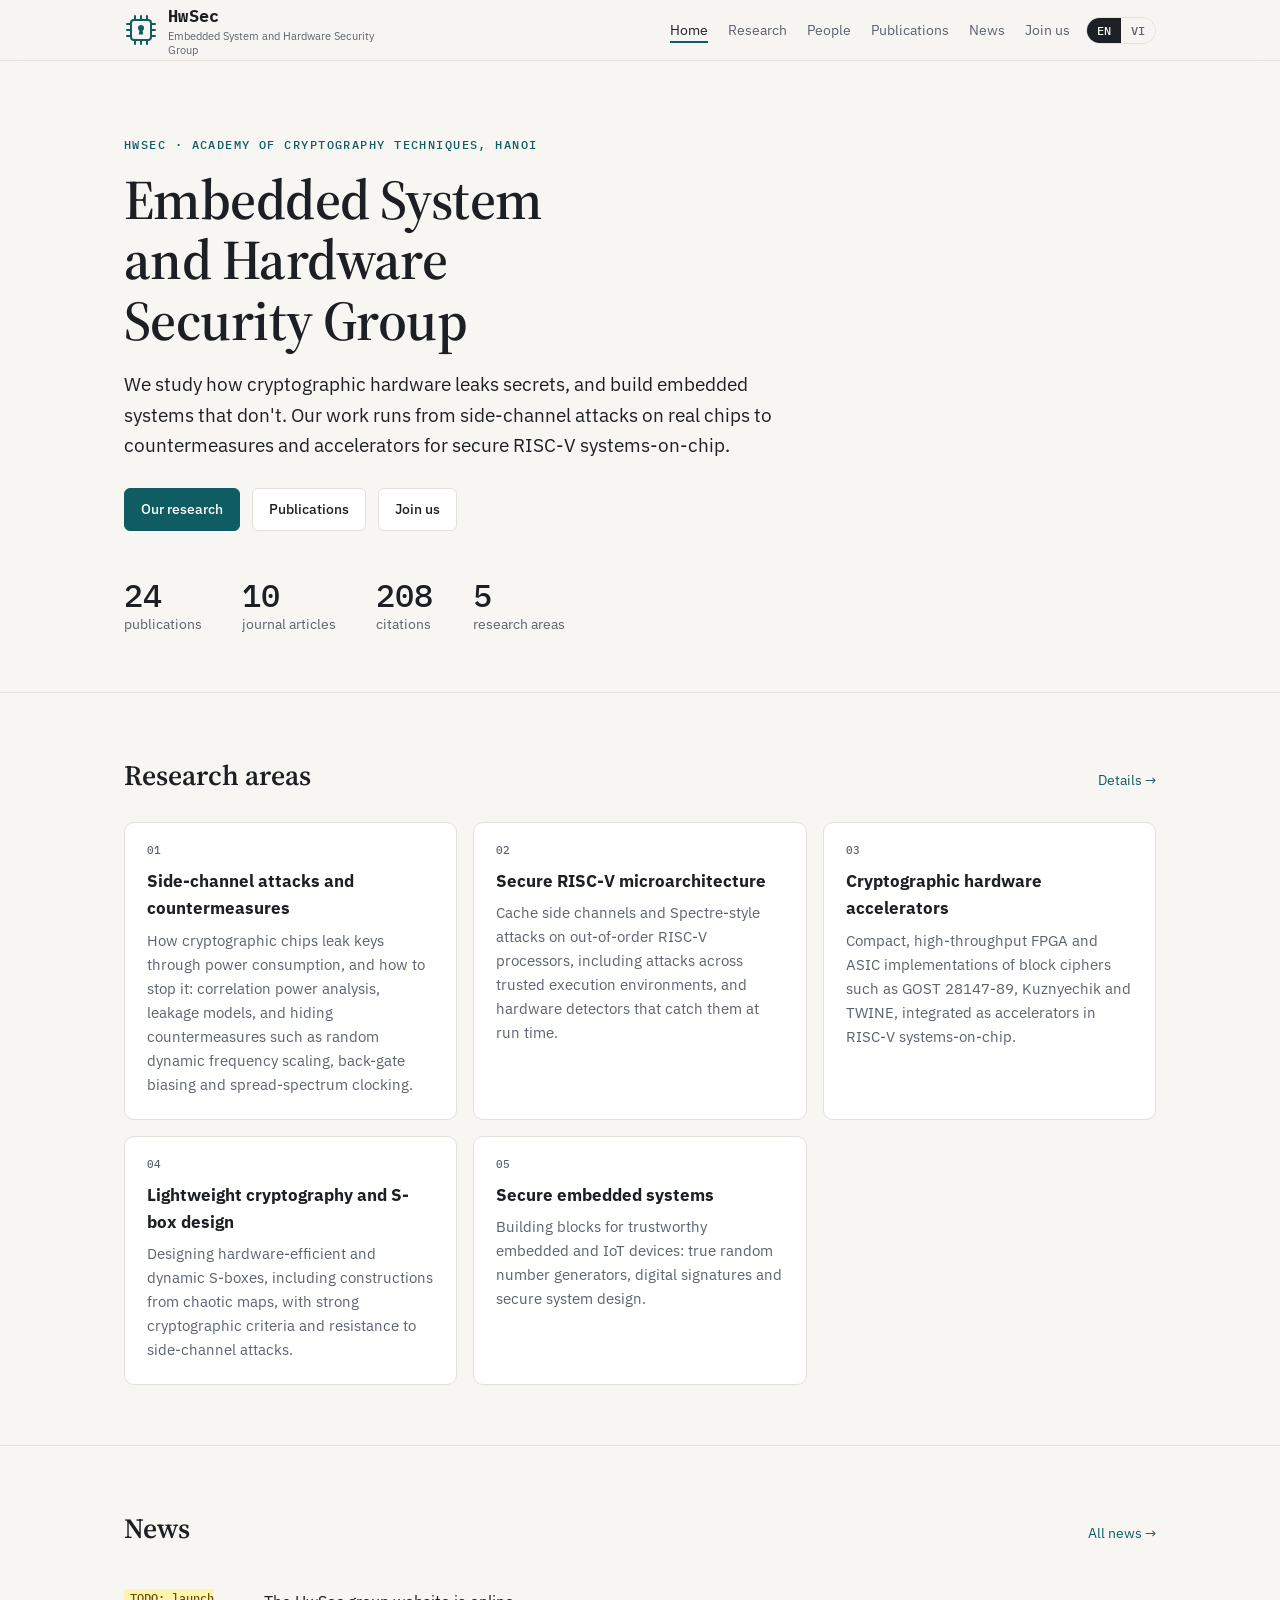
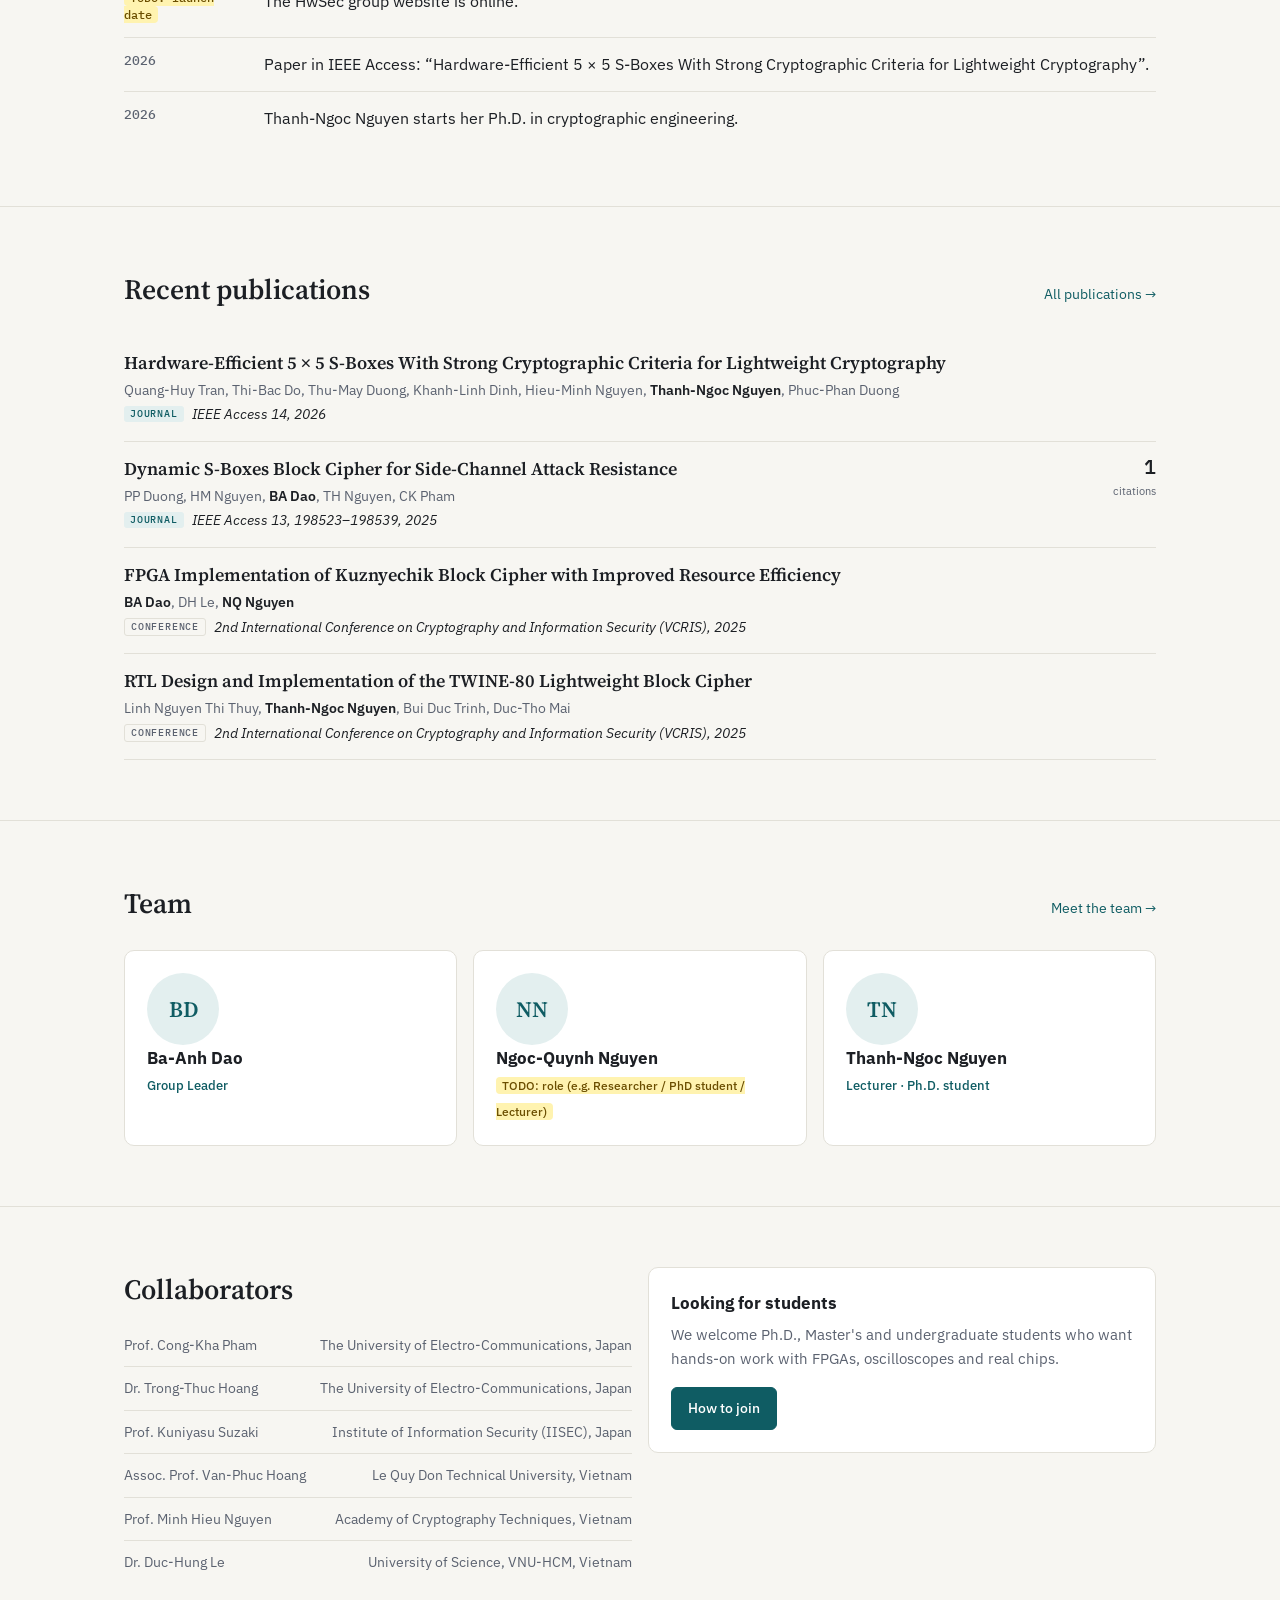
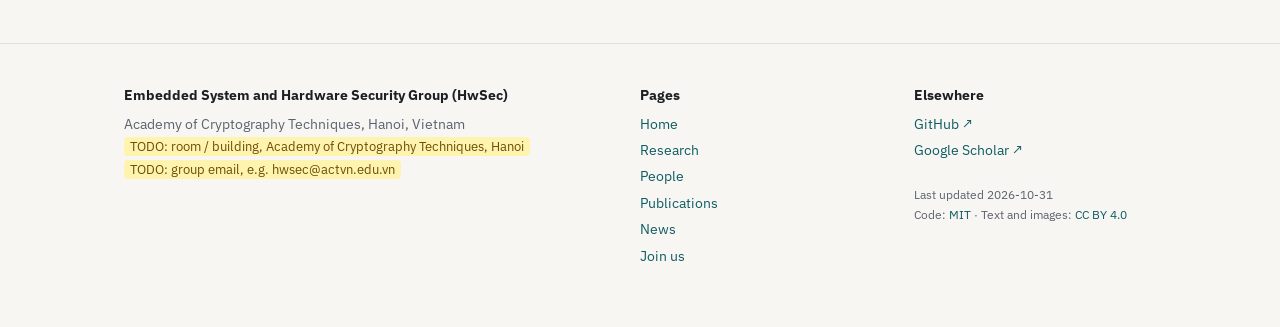
==== index.html @ 09b64a59 "Add files via upload" ====
<!DOCTYPE html>
<html lang="en">
<head>
<meta charset="utf-8">
<meta name="viewport" content="width=device-width, initial-scale=1">
<title>HwSec — Embedded System and Hardware Security Group</title>
<meta name="description" content="HwSec, the Embedded System and Hardware Security Group at the Academy of Cryptography Techniques, Hanoi. Side-channel attacks and countermeasures, secure RISC-V, cryptographic hardware.">
<meta property="og:title" content="HwSec — Embedded System and Hardware Security Group">
<meta property="og:description" content="Side-channel attacks and countermeasures, secure RISC-V, cryptographic hardware accelerators. Academy of Cryptography Techniques, Hanoi.">
<link rel="icon" href="assets/favicon.svg" type="image/svg+xml">
<link rel="preconnect" href="https://fonts.googleapis.com"><link rel="preconnect" href="https://fonts.gstatic.com" crossorigin>
<link href="https://fonts.googleapis.com/css2?family=Source+Serif+4:opsz,wght@8..60,400;8..60,600&family=IBM+Plex+Sans:wght@400;500;600&family=IBM+Plex+Mono:wght@400;500&display=swap" rel="stylesheet">
<link rel="stylesheet" href="assets/style.css">
</head>
<body data-page="home">
<div id="site-header"></div>
<main>
  <section class="hero"><div class="wrap">
    <p class="eyebrow"><span class="en">HwSec · Academy of Cryptography Techniques, Hanoi</span><span class="vi">HwSec · Học viện Kỹ thuật Mật mã, Hà Nội</span></p>
    <h1><span class="en">Embedded System and Hardware Security Group</span><span class="vi">Nhóm nghiên cứu Hệ thống nhúng và An toàn phần cứng</span></h1>
    <p class="lede">
      <span class="en">We study how cryptographic hardware leaks secrets, and build embedded systems that don't. Our work runs from side-channel attacks on real chips to countermeasures and accelerators for secure RISC-V systems-on-chip.</span>
      <span class="vi">Chúng tôi nghiên cứu cách phần cứng mật mã làm lộ thông tin bí mật, và xây dựng những hệ thống nhúng không để lộ. Công việc của nhóm trải từ tấn công kênh kề trên chip thật đến các biện pháp chống tấn công và bộ tăng tốc mật mã cho hệ thống trên chip RISC-V an toàn.</span>
    </p>
    <div class="btns">
      <a class="btn primary" href="research.html"><span class="en">Our research</span><span class="vi">Hướng nghiên cứu</span></a>
      <a class="btn" href="publications.html"><span class="en">Publications</span><span class="vi">Công bố khoa học</span></a>
      <a class="btn" href="join.html"><span class="en">Join us</span><span class="vi">Tham gia nhóm</span></a>
    </div>
    <div id="stats" style="display:flex;flex-wrap:wrap;gap:40px;margin-top:48px"></div>
  </div></section>

  <section class="block"><div class="wrap">
    <div class="sec-head"><h2 class="sec"><span class="en">Research areas</span><span class="vi">Hướng nghiên cứu</span></h2><a href="research.html"><span class="en">Details →</span><span class="vi">Chi tiết →</span></a></div>
    <div class="grid g3" id="areas"></div>
  </div></section>

  <section class="block"><div class="wrap">
    <div class="sec-head"><h2 class="sec"><span class="en">News</span><span class="vi">Tin tức</span></h2><a href="news.html"><span class="en">All news →</span><span class="vi">Tất cả →</span></a></div>
    <ul class="news" id="news"></ul>
  </div></section>

  <section class="block"><div class="wrap">
    <div class="sec-head"><h2 class="sec"><span class="en">Recent publications</span><span class="vi">Công bố gần đây</span></h2><a href="publications.html"><span class="en">All publications →</span><span class="vi">Tất cả công bố →</span></a></div>
    <div id="recent"></div>
  </div></section>

  <section class="block"><div class="wrap">
    <div class="sec-head"><h2 class="sec"><span class="en">Team</span><span class="vi">Thành viên</span></h2><a href="people.html"><span class="en">Meet the team →</span><span class="vi">Xem tất cả →</span></a></div>
    <div class="grid g3" id="team"></div>
  </div></section>

  <section class="block"><div class="wrap">
    <div class="grid g2" style="align-items:start">
      <div>
        <h2 class="sec" style="margin-bottom:12px"><span class="en">Collaborators</span><span class="vi">Đối tác hợp tác</span></h2>
        <ul class="mini" id="partners"></ul>
      </div>
      <div class="card">
        <h3><span class="en">Looking for students</span><span class="vi">Nhóm đang tuyển sinh</span></h3>
        <p style="margin-bottom:16px"><span class="en">We welcome Ph.D., Master's and undergraduate students who want hands-on work with FPGAs, oscilloscopes and real chips.</span><span class="vi">Nhóm chào đón nghiên cứu sinh, học viên cao học và sinh viên muốn trực tiếp làm việc với FPGA, máy hiện sóng và chip thật.</span></p>
        <a class="btn primary" href="join.html"><span class="en">How to join</span><span class="vi">Cách tham gia</span></a>
      </div>
    </div>
  </div></section>
</main>
<div id="site-footer"></div>
<script src="assets/data.js"></script>
<script src="assets/site.js"></script>
</body>
</html>
---- assets/style.css ----
:root{
  --bg:#f7f6f2; --surface:#fff; --ink:#1c1f24; --muted:#5b6270; --line:#e2e0d8;
  --accent:#0f5c63; --accent-soft:#e3efef; --bar:#0f5c63; --bar-dim:#9fc3c5;
  --todo-bg:#fff3b0; --todo-ink:#6b4e00;
  --serif:"Source Serif 4", Georgia, serif; --sans:"IBM Plex Sans", system-ui, sans-serif; --mono:"IBM Plex Mono", ui-monospace, monospace;
}
@media (prefers-color-scheme: dark){
  :root{ --bg:#121417; --surface:#1a1d21; --ink:#e8e6e1; --muted:#9aa1ad; --line:#2b2f35;
    --accent:#5fb7bd; --accent-soft:#1d3335; --bar:#5fb7bd; --bar-dim:#2e5a5d; --todo-bg:#4a3d00; --todo-ink:#ffe27a; }
}
*{box-sizing:border-box}
html{scroll-behavior:smooth}
body{margin:0;background:var(--bg);color:var(--ink);font:16px/1.6 var(--sans);-webkit-font-smoothing:antialiased}
a{color:var(--accent);text-decoration:none} a:hover{text-decoration:underline}
img{max-width:100%}
.wrap{max-width:1080px;margin:0 auto;padding:0 24px}

/* language switching */
html[lang="en"] .vi, html[lang="vi"] .en{display:none !important}

/* placeholders still to fill in */
mark.todo{background:var(--todo-bg);color:var(--todo-ink);padding:1px 6px;border-radius:4px;font-size:.92em}

/* header */
.site-header{position:sticky;top:0;z-index:20;background:color-mix(in srgb,var(--bg) 90%,transparent);backdrop-filter:blur(8px);border-bottom:1px solid var(--line)}
.site-header .wrap{display:flex;align-items:center;justify-content:space-between;height:60px;gap:16px}
.logo{display:flex;align-items:center;gap:10px;color:var(--ink);font-weight:600}
.logo:hover{text-decoration:none}
.logo svg{flex:none}
.logo b{font-family:var(--mono);font-size:17px;letter-spacing:.02em}
.logo small{display:block;font-size:11px;font-weight:400;color:var(--muted);line-height:1.2;max-width:230px}
.menu{display:flex;align-items:center;gap:20px;list-style:none;margin:0;padding:0;font-size:14px}
.menu a{color:var(--muted)} .menu a:hover,.menu a[aria-current="page"]{color:var(--ink);text-decoration:none}
.menu a[aria-current="page"]{box-shadow:inset 0 -2px 0 var(--accent);padding-bottom:4px}
.lang{display:inline-flex;border:1px solid var(--line);border-radius:999px;overflow:hidden}
.lang button{font:500 12px var(--mono);border:0;background:transparent;color:var(--muted);padding:5px 10px;cursor:pointer}
.lang button[aria-pressed="true"]{background:var(--ink);color:var(--bg)}
.burger{display:none;border:1px solid var(--line);background:var(--surface);color:var(--ink);border-radius:6px;padding:6px 10px;font-size:14px;cursor:pointer}

/* hero */
.hero{padding:76px 0 56px;border-bottom:1px solid var(--line)}
.eyebrow{font:500 12px/1.4 var(--mono);letter-spacing:.12em;text-transform:uppercase;color:var(--accent);margin:0 0 16px}
h1{font-family:var(--serif);font-weight:600;font-size:clamp(34px,5.4vw,56px);line-height:1.08;margin:0 0 18px;letter-spacing:-.01em;max-width:18ch}
.lede{font-size:19px;max-width:60ch;margin:0 0 28px;color:var(--ink)}
.page-hero{padding:56px 0 36px;border-bottom:1px solid var(--line)}
.page-hero h1{font-size:clamp(32px,4.6vw,46px);max-width:none}
.page-hero p{color:var(--muted);max-width:66ch;margin:0;font-size:17px}

.btns{display:flex;flex-wrap:wrap;gap:12px}
.btn{display:inline-flex;align-items:center;gap:8px;font-size:14px;font-weight:500;padding:9px 16px;border-radius:6px;border:1px solid var(--line);background:var(--surface);color:var(--ink)}
.btn:hover{border-color:var(--accent);text-decoration:none}
.btn.primary{background:var(--accent);border-color:var(--accent);color:#fff}
@media (prefers-color-scheme: dark){.btn.primary{color:#0b1213}}

/* sections */
section.block{padding:60px 0;border-bottom:1px solid var(--line)}
section.block:last-of-type{border-bottom:0}
.sec-head{display:flex;justify-content:space-between;align-items:baseline;gap:16px;margin-bottom:24px}
h2.sec{font-family:var(--serif);font-weight:600;font-size:28px;margin:0}
.sec-head a{font-size:14px}
p.sub{color:var(--muted);margin:-12px 0 28px;max-width:70ch}

.grid{display:grid;gap:16px}
.g2{grid-template-columns:repeat(2,1fr)} .g3{grid-template-columns:repeat(3,1fr)}
.card{background:var(--surface);border:1px solid var(--line);border-radius:10px;padding:22px}
a.card{color:inherit;display:block} a.card:hover{border-color:var(--accent);text-decoration:none}
.card h3{font-size:17px;margin:0 0 6px}
.card p{margin:0;color:var(--muted);font-size:15px}
.tag{font:500 12px/1 var(--mono);color:var(--accent)}
.num{font:500 11px/1 var(--mono);color:var(--muted);display:block;margin-bottom:12px}

/* news */
.news{list-style:none;margin:0;padding:0}
.news li{display:grid;grid-template-columns:120px 1fr;gap:20px;padding:14px 0;border-top:1px solid var(--line)}
.news li:first-child{border-top:0}
.news time{font:500 13px var(--mono);color:var(--muted)}

/* people */
.person{display:grid;grid-template-columns:72px 1fr;gap:16px;align-items:start}
.avatar{width:72px;height:72px;border-radius:50%;background:var(--accent-soft);color:var(--accent);display:grid;place-items:center;font:600 22px var(--serif);overflow:hidden}
.avatar img{width:100%;height:100%;object-fit:cover}
.person b{display:block;font-size:17px}
.person .role{font-size:13px;color:var(--accent);font-weight:500}
.person .aff{font-size:14px;color:var(--muted);margin:2px 0 8px}
.person p{font-size:15px;color:var(--ink);margin:0 0 8px}
.person .links{display:flex;flex-wrap:wrap;gap:12px;font-size:14px}
.pi{display:grid;grid-template-columns:1fr 300px;gap:40px;align-items:start}
.pi .avatar{width:120px;height:120px;font-size:36px;margin-bottom:16px}
.pi h3{font-family:var(--serif);font-size:28px;margin:0}
.pi .vn{font-family:var(--serif);color:var(--muted);margin:0 0 8px}
.pi ul{padding-left:18px;margin:8px 0 16px;color:var(--muted);font-size:15px}
.mini{list-style:none;padding:0;margin:0}
.mini li{display:flex;justify-content:space-between;gap:12px;padding:10px 0;border-top:1px solid var(--line);font-size:14px}
.mini li:first-child{border-top:0}
.mini li span{color:var(--muted);text-align:right}

/* metrics */
.mtable{width:100%;border-collapse:collapse;font-size:14px;margin-bottom:16px}
.mtable th{font-weight:500;color:var(--muted);text-align:right;padding:0 0 8px;font-size:12px}
.mtable th:first-child{text-align:left}
.mtable td{padding:7px 0;border-top:1px solid var(--line);text-align:right;font-family:var(--mono)}
.mtable td:first-child{text-align:left;font-family:var(--sans)}
.mtable td.big{font-size:20px;font-weight:500}
.chart{display:flex;align-items:flex-end;gap:6px;height:100px;padding-top:16px}
.chart .col{flex:1;display:flex;flex-direction:column;align-items:center;justify-content:flex-end;height:100%;gap:4px}
.chart .bar{width:100%;background:var(--bar);border-radius:3px 3px 0 0;min-height:2px}
.chart .col.partial .bar{background:repeating-linear-gradient(135deg,var(--bar) 0 4px,var(--bar-dim) 4px 8px)}
.chart .v{font:500 11px/1 var(--mono)} .chart .y{font:11px/1 var(--mono);color:var(--muted)}
.note{font-size:12px;color:var(--muted);margin:10px 0 0}

/* publications */
.filters{display:flex;flex-wrap:wrap;gap:8px;margin:0 0 8px;align-items:center}
.chip{font:500 13px var(--sans);padding:6px 14px;border-radius:999px;border:1px solid var(--line);background:var(--surface);color:var(--muted);cursor:pointer}
.chip[aria-pressed="true"]{background:var(--ink);color:var(--bg);border-color:var(--ink)}
.filters select,.filters input{font:14px var(--sans);padding:6px 12px;border-radius:999px;border:1px solid var(--line);background:var(--surface);color:var(--ink)}
.filters input{flex:1;min-width:200px}
.year-h{font:500 13px/1 var(--mono);color:var(--muted);margin:34px 0 4px;padding-bottom:8px;border-bottom:1px solid var(--line)}
.pub{display:grid;grid-template-columns:1fr auto;gap:20px;padding:15px 0;border-bottom:1px solid var(--line)}
.pub .t{font-family:var(--serif);font-size:18px;font-weight:600;line-height:1.35;margin:0 0 4px}
.pub .t a{color:var(--ink)} .pub .t a:hover{color:var(--accent)}
.pub .a{font-size:14px;color:var(--muted);margin:0 0 2px}
.pub .a strong{color:var(--ink);font-weight:600}
.pub .v{font-size:14px;font-style:italic;margin:0}
.kind{display:inline-block;font:500 10px/1 var(--mono);letter-spacing:.08em;text-transform:uppercase;padding:3px 6px;border-radius:3px;margin-right:8px;vertical-align:2px;background:var(--accent-soft);color:var(--accent);font-style:normal}
.kind.conf{background:transparent;border:1px solid var(--line);color:var(--muted)}
.pub .c{text-align:right;min-width:60px}
.pub .c b{display:block;font:500 20px/1 var(--mono)}
.pub .c span{font-size:11px;color:var(--muted)}
.count{color:var(--muted);font-size:14px;margin:12px 0 0}

/* research page */
.area{display:grid;grid-template-columns:280px 1fr;gap:40px;padding:40px 0;border-top:1px solid var(--line);scroll-margin-top:80px}
.area:first-child{border-top:0;padding-top:0}
.area h2{font-family:var(--serif);font-size:24px;margin:0 0 10px;line-height:1.25}
.area .who{font-size:14px;color:var(--muted)}
.area .desc{font-size:17px;margin:0 0 18px}
.area h4{font:500 12px var(--mono);letter-spacing:.1em;text-transform:uppercase;color:var(--muted);margin:0 0 6px}
.area .pub{padding:10px 0} .area .pub .t{font-size:16px}

/* footer */
.site-footer{border-top:1px solid var(--line);padding:40px 0 56px;color:var(--muted);font-size:14px;margin-top:0}
.site-footer .wrap{display:grid;grid-template-columns:2fr 1fr 1fr;gap:32px}
.site-footer b{color:var(--ink);display:block;margin-bottom:6px}
.site-footer ul{list-style:none;margin:0;padding:0}
.site-footer li{margin:4px 0}
.site-footer .small{font-size:12px;margin-top:24px}

@media (max-width:900px){
  .g3{grid-template-columns:1fr 1fr}
  .pi,.area{grid-template-columns:1fr;gap:20px}
  .site-footer .wrap{grid-template-columns:1fr}
  .burger{display:inline-block}
  .menu{display:none;position:absolute;top:60px;left:0;right:0;background:var(--bg);border-bottom:1px solid var(--line);flex-direction:column;align-items:flex-start;padding:16px 24px;gap:14px}
  .menu.open{display:flex}
}
@media (max-width:620px){
  .g2,.g3{grid-template-columns:1fr}
  .news li{grid-template-columns:1fr;gap:2px}
  .logo small{display:none}
}
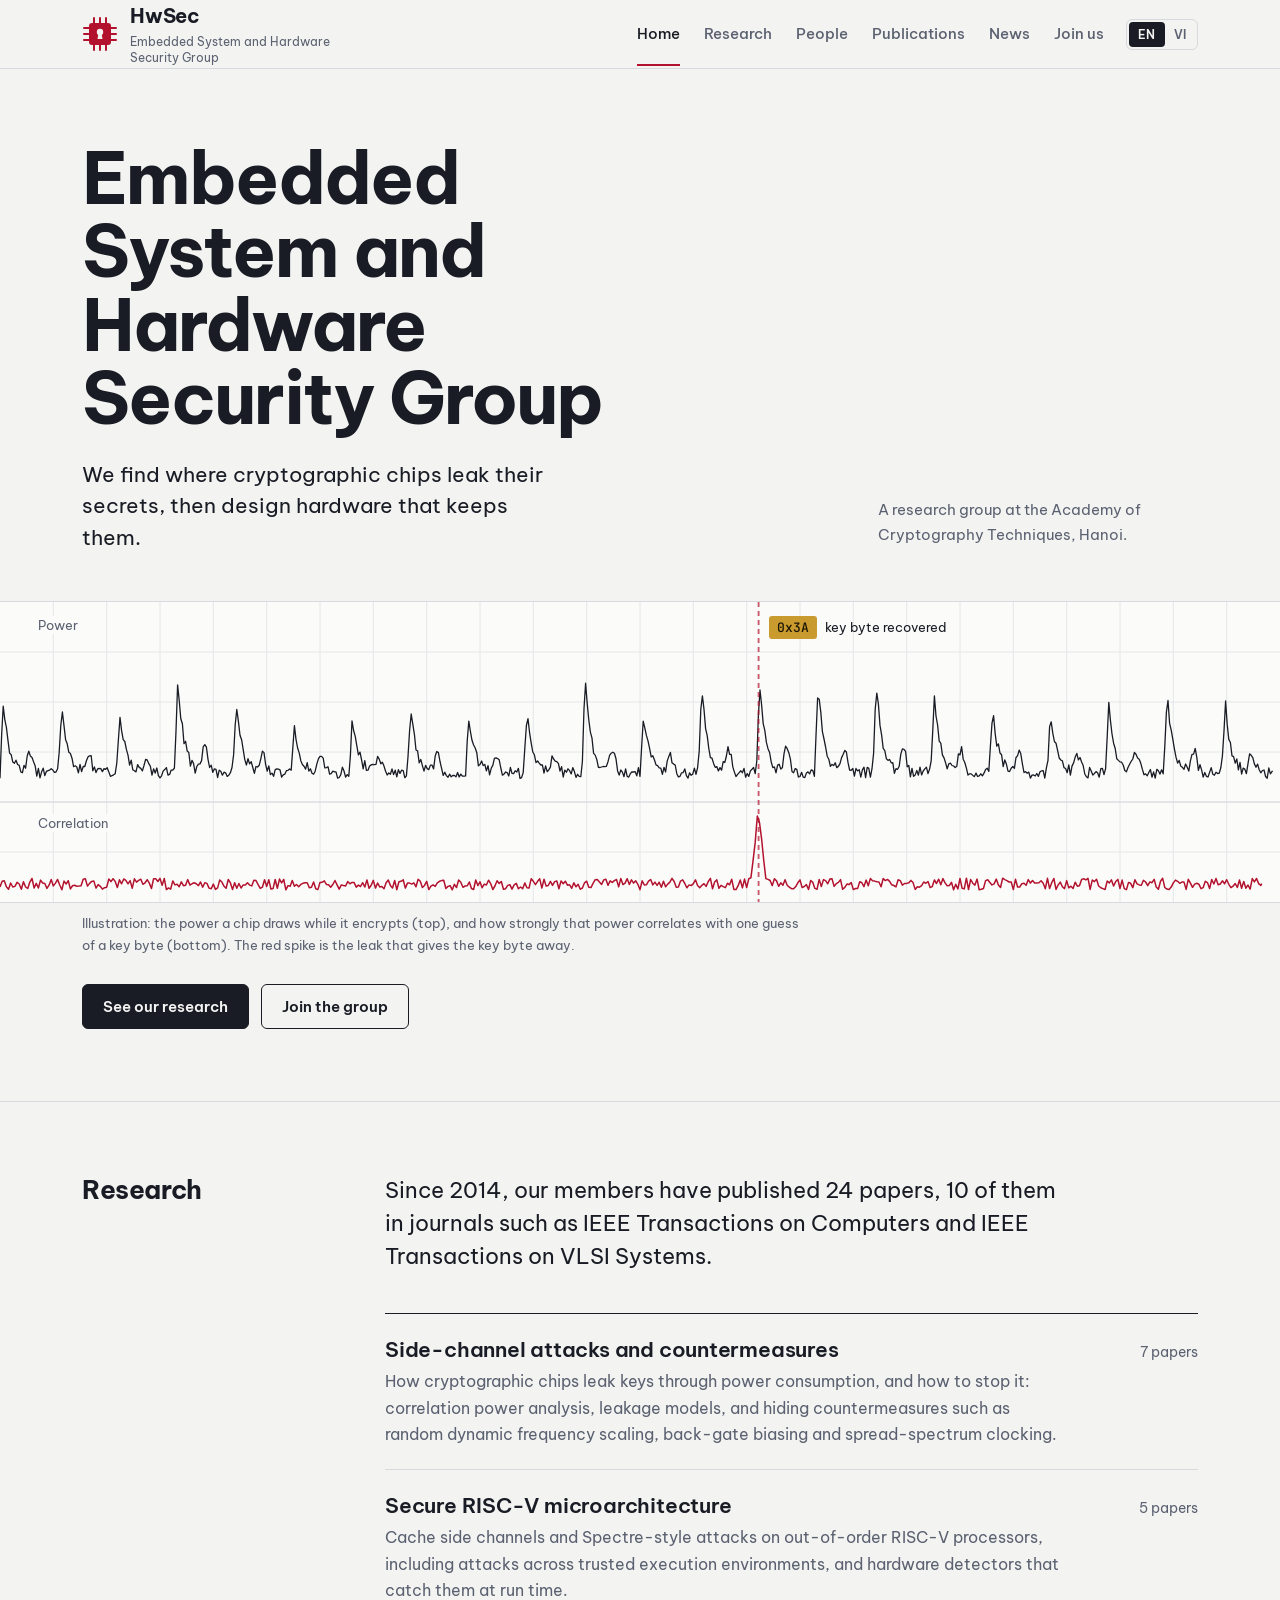
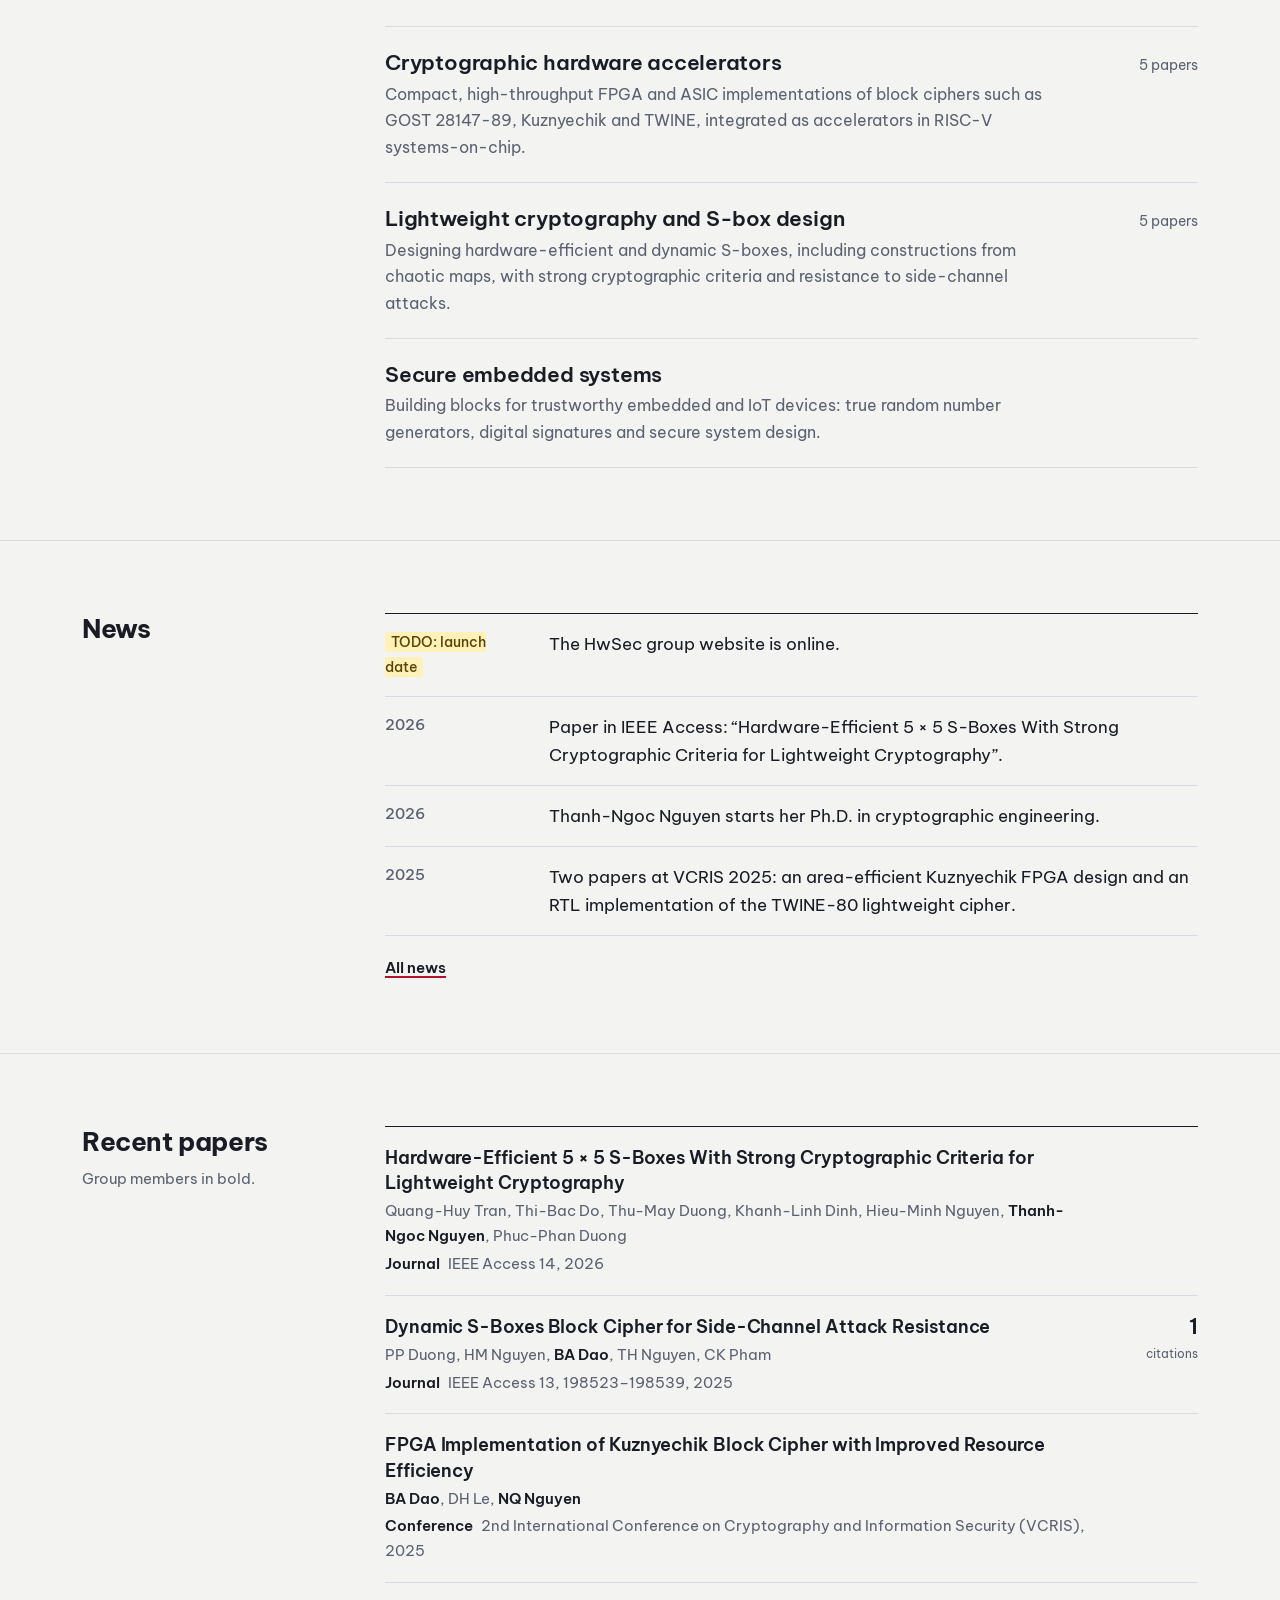
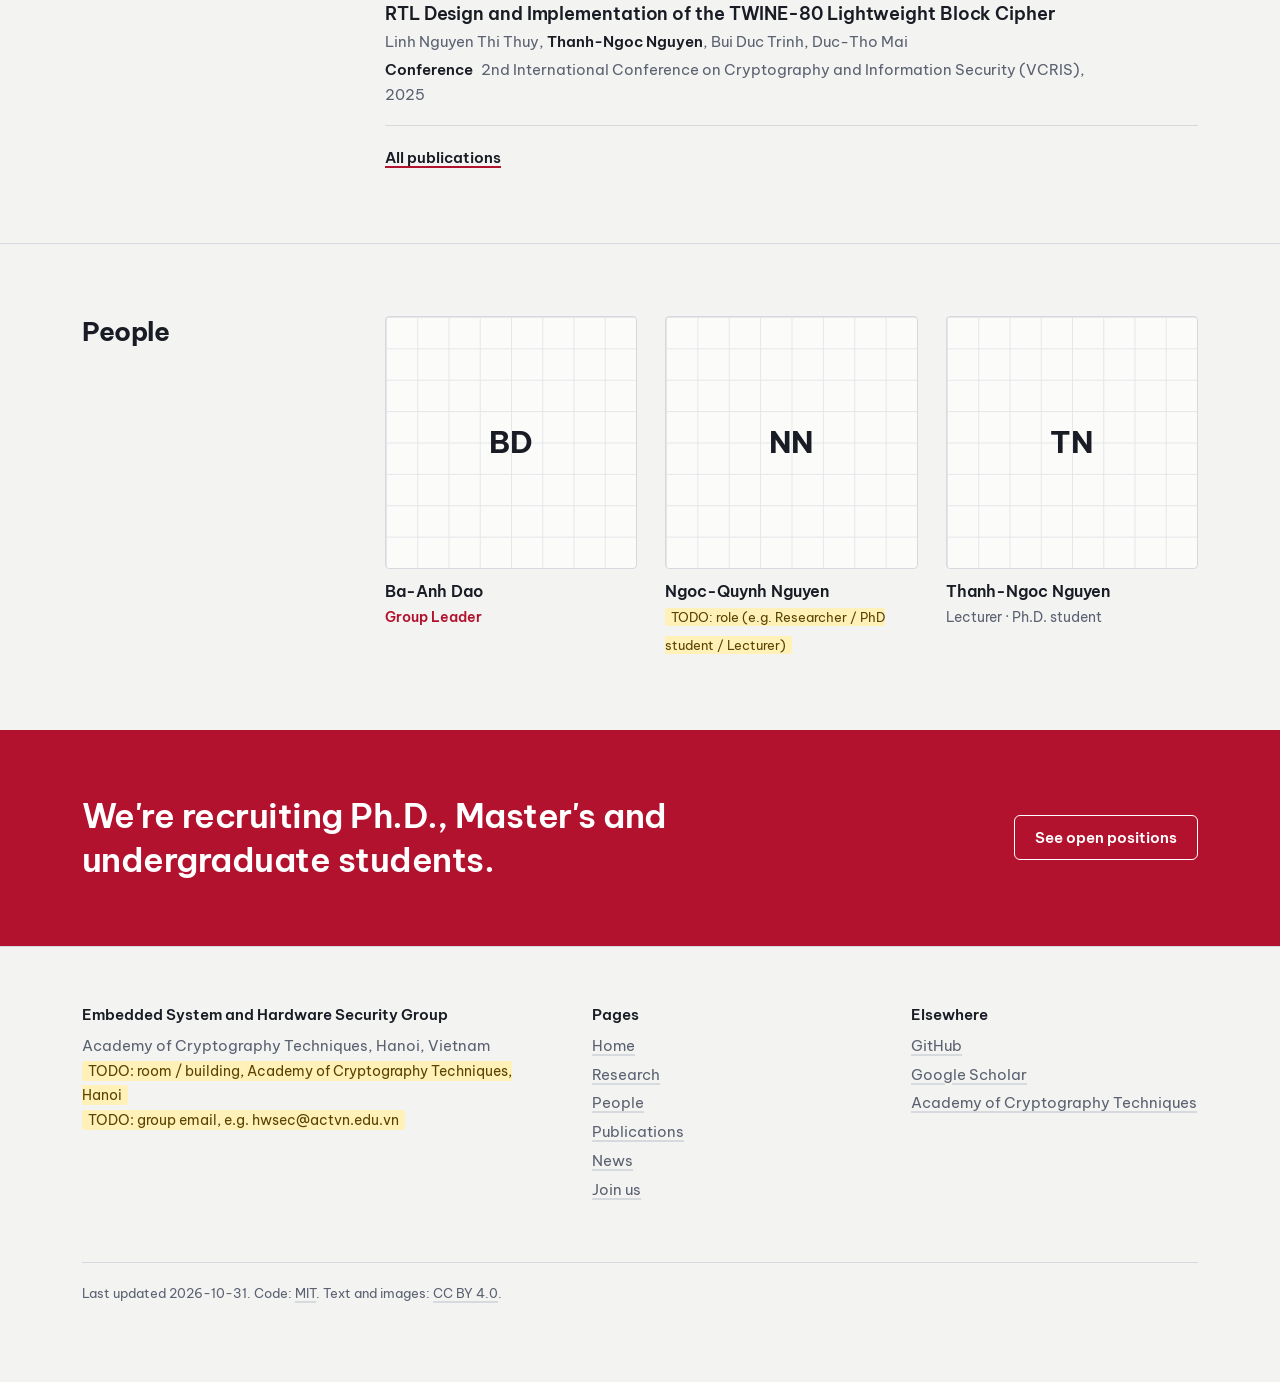
==== commit 01c9cfdc: "Add files via upload" ====
--- a/index.html
+++ b/index.html
@@ -3,66 +3,79 @@
 <head>
 <meta charset="utf-8">
 <meta name="viewport" content="width=device-width, initial-scale=1">
-<title>HwSec — Embedded System and Hardware Security Group</title>
+<title>HwSec, Embedded System and Hardware Security Group</title>
 <meta name="description" content="HwSec, the Embedded System and Hardware Security Group at the Academy of Cryptography Techniques, Hanoi. Side-channel attacks and countermeasures, secure RISC-V, cryptographic hardware.">
-<meta property="og:title" content="HwSec — Embedded System and Hardware Security Group">
-<meta property="og:description" content="Side-channel attacks and countermeasures, secure RISC-V, cryptographic hardware accelerators. Academy of Cryptography Techniques, Hanoi.">
+<meta property="og:title" content="HwSec, Embedded System and Hardware Security Group">
+<meta property="og:description" content="We find where cryptographic chips leak their secrets, then design hardware that keeps them. Academy of Cryptography Techniques, Hanoi.">
+<meta name="theme-color" content="#F3F4F2">
 <link rel="icon" href="assets/favicon.svg" type="image/svg+xml">
-<link rel="preconnect" href="https://fonts.googleapis.com"><link rel="preconnect" href="https://fonts.gstatic.com" crossorigin>
-<link href="https://fonts.googleapis.com/css2?family=Source+Serif+4:opsz,wght@8..60,400;8..60,600&family=IBM+Plex+Sans:wght@400;500;600&family=IBM+Plex+Mono:wght@400;500&display=swap" rel="stylesheet">
+<link rel="stylesheet" href="assets/fonts.css">
 <link rel="stylesheet" href="assets/style.css">
 </head>
 <body data-page="home">
 <div id="site-header"></div>
-<main>
-  <section class="hero"><div class="wrap">
-    <p class="eyebrow"><span class="en">HwSec · Academy of Cryptography Techniques, Hanoi</span><span class="vi">HwSec · Học viện Kỹ thuật Mật mã, Hà Nội</span></p>
-    <h1><span class="en">Embedded System and Hardware Security Group</span><span class="vi">Nhóm nghiên cứu Hệ thống nhúng và An toàn phần cứng</span></h1>
-    <p class="lede">
-      <span class="en">We study how cryptographic hardware leaks secrets, and build embedded systems that don't. Our work runs from side-channel attacks on real chips to countermeasures and accelerators for secure RISC-V systems-on-chip.</span>
-      <span class="vi">Chúng tôi nghiên cứu cách phần cứng mật mã làm lộ thông tin bí mật, và xây dựng những hệ thống nhúng không để lộ. Công việc của nhóm trải từ tấn công kênh kề trên chip thật đến các biện pháp chống tấn công và bộ tăng tốc mật mã cho hệ thống trên chip RISC-V an toàn.</span>
-    </p>
-    <div class="btns">
-      <a class="btn primary" href="research.html"><span class="en">Our research</span><span class="vi">Hướng nghiên cứu</span></a>
-      <a class="btn" href="publications.html"><span class="en">Publications</span><span class="vi">Công bố khoa học</span></a>
-      <a class="btn" href="join.html"><span class="en">Join us</span><span class="vi">Tham gia nhóm</span></a>
+<main id="main">
+  <section class="hero">
+    <div class="wrap hero-top">
+      <div>
+        <h1><span class="en">Embedded System and Hardware Security Group</span><span class="vi">Nhóm nghiên cứu Hệ thống nhúng và An toàn phần cứng</span></h1>
+        <p class="lede"><span class="en">We find where cryptographic chips leak their secrets, then design hardware that keeps them.</span><span class="vi">Chúng tôi tìm ra nơi chip mật mã làm lộ bí mật, rồi thiết kế phần cứng giữ được bí mật đó.</span></p>
+      </div>
+      <p class="aff"><span class="en">A research group at the Academy of Cryptography Techniques, Hanoi.</span><span class="vi">Nhóm nghiên cứu thuộc Học viện Kỹ thuật Mật mã, Hà Nội.</span></p>
     </div>
-    <div id="stats" style="display:flex;flex-wrap:wrap;gap:40px;margin-top:48px"></div>
-  </div></section>
-
-  <section class="block"><div class="wrap">
-    <div class="sec-head"><h2 class="sec"><span class="en">Research areas</span><span class="vi">Hướng nghiên cứu</span></h2><a href="research.html"><span class="en">Details →</span><span class="vi">Chi tiết →</span></a></div>
-    <div class="grid g3" id="areas"></div>
-  </div></section>
-
-  <section class="block"><div class="wrap">
-    <div class="sec-head"><h2 class="sec"><span class="en">News</span><span class="vi">Tin tức</span></h2><a href="news.html"><span class="en">All news →</span><span class="vi">Tất cả →</span></a></div>
-    <ul class="news" id="news"></ul>
-  </div></section>
-
-  <section class="block"><div class="wrap">
-    <div class="sec-head"><h2 class="sec"><span class="en">Recent publications</span><span class="vi">Công bố gần đây</span></h2><a href="publications.html"><span class="en">All publications →</span><span class="vi">Tất cả công bố →</span></a></div>
-    <div id="recent"></div>
-  </div></section>
-
-  <section class="block"><div class="wrap">
-    <div class="sec-head"><h2 class="sec"><span class="en">Team</span><span class="vi">Thành viên</span></h2><a href="people.html"><span class="en">Meet the team →</span><span class="vi">Xem tất cả →</span></a></div>
-    <div class="grid g3" id="team"></div>
-  </div></section>
-
-  <section class="block"><div class="wrap">
-    <div class="grid g2" style="align-items:start">
-      <div>
-        <h2 class="sec" style="margin-bottom:12px"><span class="en">Collaborators</span><span class="vi">Đối tác hợp tác</span></h2>
-        <ul class="mini" id="partners"></ul>
-      </div>
-      <div class="card">
-        <h3><span class="en">Looking for students</span><span class="vi">Nhóm đang tuyển sinh</span></h3>
-        <p style="margin-bottom:16px"><span class="en">We welcome Ph.D., Master's and undergraduate students who want hands-on work with FPGAs, oscilloscopes and real chips.</span><span class="vi">Nhóm chào đón nghiên cứu sinh, học viên cao học và sinh viên muốn trực tiếp làm việc với FPGA, máy hiện sóng và chip thật.</span></p>
-        <a class="btn primary" href="join.html"><span class="en">How to join</span><span class="vi">Cách tham gia</span></a>
+    <div class="scope" id="scope"></div>
+    <div class="wrap">
+      <p class="scope-caption" id="scope-cap"><span class="en">Illustration: the power a chip draws while it encrypts (top), and how strongly that power correlates with one guess of a key byte (bottom). The red spike is the leak that gives the key byte away.</span><span class="vi">Minh họa: công suất tiêu thụ của chip khi thực hiện mã hóa (trên) và mức tương quan giữa công suất đó với một giả thuyết byte khóa (dưới). Đỉnh màu đỏ là điểm rò rỉ làm lộ byte khóa.</span></p>
+      <div class="hero-actions">
+        <a class="btn solid" href="research.html"><span class="en">See our research</span><span class="vi">Xem hướng nghiên cứu</span></a>
+        <a class="btn" href="join.html"><span class="en">Join the group</span><span class="vi">Tham gia nhóm</span></a>
       </div>
     </div>
-  </div></section>
+  </section>
+
+  <section class="sect" style="margin-top:72px">
+    <div class="wrap cols">
+      <div class="rail"><h2><span class="en">Research</span><span class="vi">Nghiên cứu</span></h2></div>
+      <div>
+        <p class="intro" id="intro"></p>
+        <ul class="areas" id="areas"></ul>
+      </div>
+    </div>
+  </section>
+
+  <section class="sect">
+    <div class="wrap cols">
+      <div class="rail"><h2><span class="en">News</span><span class="vi">Tin tức</span></h2></div>
+      <div>
+        <ul class="news" id="news"></ul>
+        <a class="more" href="news.html"><span class="en">All news</span><span class="vi">Tất cả tin tức</span></a>
+      </div>
+    </div>
+  </section>
+
+  <section class="sect">
+    <div class="wrap cols">
+      <div class="rail"><h2><span class="en">Recent papers</span><span class="vi">Bài báo gần đây</span></h2><p><span class="en">Group members in bold.</span><span class="vi">Thành viên của nhóm in đậm.</span></p></div>
+      <div>
+        <div class="pubs" id="recent"></div>
+        <a class="more" href="publications.html"><span class="en">All publications</span><span class="vi">Tất cả công bố</span></a>
+      </div>
+    </div>
+  </section>
+
+  <section class="sect">
+    <div class="wrap cols">
+      <div class="rail"><h2><span class="en">People</span><span class="vi">Thành viên</span></h2></div>
+      <div class="team" id="team"></div>
+    </div>
+  </section>
+
+  <section class="band">
+    <div class="wrap">
+      <p><span class="en">We're recruiting Ph.D., Master's and undergraduate students.</span><span class="vi">Nhóm đang tuyển nghiên cứu sinh, học viên cao học và sinh viên.</span></p>
+      <a class="btn" href="join.html"><span class="en">See open positions</span><span class="vi">Xem vị trí đang tuyển</span></a>
+    </div>
+  </section>
 </main>
 <div id="site-footer"></div>
 <script src="assets/data.js"></script>
--- a/assets/fonts.css
+++ b/assets/fonts.css
@@ -0,0 +1,118 @@
+/* Self-hosted fonts under the SIL Open Font License 1.1: Be Vietnam Pro, JetBrains Mono. Licences in assets/fonts/. */
+/* be-vietnam-pro-vietnamese-400-normal */
+@font-face {
+  font-family: 'Be Vietnam Pro';
+  font-style: normal;
+  font-display: swap;
+  font-weight: 400;
+  src: url(fonts/be-vietnam-pro-vietnamese-400-normal.woff2) format("woff2");
+  unicode-range: U+0102-0103,U+0110-0111,U+0128-0129,U+0168-0169,U+01A0-01A1,U+01AF-01B0,U+0300-0301,U+0303-0304,U+0308-0309,U+0323,U+0329,U+1EA0-1EF9,U+20AB;
+}
+/* be-vietnam-pro-latin-ext-400-normal */
+@font-face {
+  font-family: 'Be Vietnam Pro';
+  font-style: normal;
+  font-display: swap;
+  font-weight: 400;
+  src: url(fonts/be-vietnam-pro-latin-ext-400-normal.woff2) format("woff2");
+  unicode-range: U+0100-02BA,U+02BD-02C5,U+02C7-02CC,U+02CE-02D7,U+02DD-02FF,U+0304,U+0308,U+0329,U+1D00-1DBF,U+1E00-1E9F,U+1EF2-1EFF,U+2020,U+20A0-20AB,U+20AD-20C0,U+2113,U+2C60-2C7F,U+A720-A7FF;
+}
+/* be-vietnam-pro-latin-400-normal */
+@font-face {
+  font-family: 'Be Vietnam Pro';
+  font-style: normal;
+  font-display: swap;
+  font-weight: 400;
+  src: url(fonts/be-vietnam-pro-latin-400-normal.woff2) format("woff2");
+  unicode-range: U+0000-00FF,U+0131,U+0152-0153,U+02BB-02BC,U+02C6,U+02DA,U+02DC,U+0304,U+0308,U+0329,U+2000-206F,U+20AC,U+2122,U+2191,U+2193,U+2212,U+2215,U+FEFF,U+FFFD;
+}
+/* be-vietnam-pro-vietnamese-500-normal */
+@font-face {
+  font-family: 'Be Vietnam Pro';
+  font-style: normal;
+  font-display: swap;
+  font-weight: 500;
+  src: url(fonts/be-vietnam-pro-vietnamese-500-normal.woff2) format("woff2");
+  unicode-range: U+0102-0103,U+0110-0111,U+0128-0129,U+0168-0169,U+01A0-01A1,U+01AF-01B0,U+0300-0301,U+0303-0304,U+0308-0309,U+0323,U+0329,U+1EA0-1EF9,U+20AB;
+}
+/* be-vietnam-pro-latin-ext-500-normal */
+@font-face {
+  font-family: 'Be Vietnam Pro';
+  font-style: normal;
+  font-display: swap;
+  font-weight: 500;
+  src: url(fonts/be-vietnam-pro-latin-ext-500-normal.woff2) format("woff2");
+  unicode-range: U+0100-02BA,U+02BD-02C5,U+02C7-02CC,U+02CE-02D7,U+02DD-02FF,U+0304,U+0308,U+0329,U+1D00-1DBF,U+1E00-1E9F,U+1EF2-1EFF,U+2020,U+20A0-20AB,U+20AD-20C0,U+2113,U+2C60-2C7F,U+A720-A7FF;
+}
+/* be-vietnam-pro-latin-500-normal */
+@font-face {
+  font-family: 'Be Vietnam Pro';
+  font-style: normal;
+  font-display: swap;
+  font-weight: 500;
+  src: url(fonts/be-vietnam-pro-latin-500-normal.woff2) format("woff2");
+  unicode-range: U+0000-00FF,U+0131,U+0152-0153,U+02BB-02BC,U+02C6,U+02DA,U+02DC,U+0304,U+0308,U+0329,U+2000-206F,U+20AC,U+2122,U+2191,U+2193,U+2212,U+2215,U+FEFF,U+FFFD;
+}
+/* be-vietnam-pro-vietnamese-600-normal */
+@font-face {
+  font-family: 'Be Vietnam Pro';
+  font-style: normal;
+  font-display: swap;
+  font-weight: 600;
+  src: url(fonts/be-vietnam-pro-vietnamese-600-normal.woff2) format("woff2");
+  unicode-range: U+0102-0103,U+0110-0111,U+0128-0129,U+0168-0169,U+01A0-01A1,U+01AF-01B0,U+0300-0301,U+0303-0304,U+0308-0309,U+0323,U+0329,U+1EA0-1EF9,U+20AB;
+}
+/* be-vietnam-pro-latin-ext-600-normal */
+@font-face {
+  font-family: 'Be Vietnam Pro';
+  font-style: normal;
+  font-display: swap;
+  font-weight: 600;
+  src: url(fonts/be-vietnam-pro-latin-ext-600-normal.woff2) format("woff2");
+  unicode-range: U+0100-02BA,U+02BD-02C5,U+02C7-02CC,U+02CE-02D7,U+02DD-02FF,U+0304,U+0308,U+0329,U+1D00-1DBF,U+1E00-1E9F,U+1EF2-1EFF,U+2020,U+20A0-20AB,U+20AD-20C0,U+2113,U+2C60-2C7F,U+A720-A7FF;
+}
+/* be-vietnam-pro-latin-600-normal */
+@font-face {
+  font-family: 'Be Vietnam Pro';
+  font-style: normal;
+  font-display: swap;
+  font-weight: 600;
+  src: url(fonts/be-vietnam-pro-latin-600-normal.woff2) format("woff2");
+  unicode-range: U+0000-00FF,U+0131,U+0152-0153,U+02BB-02BC,U+02C6,U+02DA,U+02DC,U+0304,U+0308,U+0329,U+2000-206F,U+20AC,U+2122,U+2191,U+2193,U+2212,U+2215,U+FEFF,U+FFFD;
+}
+/* be-vietnam-pro-vietnamese-700-normal */
+@font-face {
+  font-family: 'Be Vietnam Pro';
+  font-style: normal;
+  font-display: swap;
+  font-weight: 700;
+  src: url(fonts/be-vietnam-pro-vietnamese-700-normal.woff2) format("woff2");
+  unicode-range: U+0102-0103,U+0110-0111,U+0128-0129,U+0168-0169,U+01A0-01A1,U+01AF-01B0,U+0300-0301,U+0303-0304,U+0308-0309,U+0323,U+0329,U+1EA0-1EF9,U+20AB;
+}
+/* be-vietnam-pro-latin-ext-700-normal */
+@font-face {
+  font-family: 'Be Vietnam Pro';
+  font-style: normal;
+  font-display: swap;
+  font-weight: 700;
+  src: url(fonts/be-vietnam-pro-latin-ext-700-normal.woff2) format("woff2");
+  unicode-range: U+0100-02BA,U+02BD-02C5,U+02C7-02CC,U+02CE-02D7,U+02DD-02FF,U+0304,U+0308,U+0329,U+1D00-1DBF,U+1E00-1E9F,U+1EF2-1EFF,U+2020,U+20A0-20AB,U+20AD-20C0,U+2113,U+2C60-2C7F,U+A720-A7FF;
+}
+/* be-vietnam-pro-latin-700-normal */
+@font-face {
+  font-family: 'Be Vietnam Pro';
+  font-style: normal;
+  font-display: swap;
+  font-weight: 700;
+  src: url(fonts/be-vietnam-pro-latin-700-normal.woff2) format("woff2");
+  unicode-range: U+0000-00FF,U+0131,U+0152-0153,U+02BB-02BC,U+02C6,U+02DA,U+02DC,U+0304,U+0308,U+0329,U+2000-206F,U+20AC,U+2122,U+2191,U+2193,U+2212,U+2215,U+FEFF,U+FFFD;
+}
+/* jetbrains-mono-latin-500-normal */
+@font-face {
+  font-family: 'JetBrains Mono';
+  font-style: normal;
+  font-display: swap;
+  font-weight: 500;
+  src: url(fonts/jetbrains-mono-latin-500-normal.woff2) format("woff2");
+  unicode-range: U+0000-00FF,U+0131,U+0152-0153,U+02BB-02BC,U+02C6,U+02DA,U+02DC,U+0304,U+0308,U+0329,U+2000-206F,U+20AC,U+2122,U+2191,U+2193,U+2212,U+2215,U+FEFF,U+FFFD;
+}
--- a/assets/style.css
+++ b/assets/style.css
@@ -1,160 +1,253 @@
+/* HwSec design system
+   Palette from the Academy crest (seal red, gold) on a cool porcelain field.
+   One signature element: the power-trace plot. Everything else stays quiet. */
 :root{
-  --bg:#f7f6f2; --surface:#fff; --ink:#1c1f24; --muted:#5b6270; --line:#e2e0d8;
-  --accent:#0f5c63; --accent-soft:#e3efef; --bar:#0f5c63; --bar-dim:#9fc3c5;
-  --todo-bg:#fff3b0; --todo-ink:#6b4e00;
-  --serif:"Source Serif 4", Georgia, serif; --sans:"IBM Plex Sans", system-ui, sans-serif; --mono:"IBM Plex Mono", ui-monospace, monospace;
+  --porcelain:#F3F4F2; --surface:#FBFBFA; --ink:#191C24; --slate:#5B6170;
+  --graticule:#D6D9DD; --graticule-soft:#E4E6E8;
+  --red:#B3122E; --red-ink:#FFFFFF; --band:#B3122E; --gold:#C99A2E;
+  --todo-bg:#FFF1B8; --todo-ink:#5A4300;
+  --sans:"Be Vietnam Pro", system-ui, sans-serif;
+  --mono:"JetBrains Mono", ui-monospace, monospace;
+  --wrap:1180px; --gutter:32px;
 }
 @media (prefers-color-scheme: dark){
-  :root{ --bg:#121417; --surface:#1a1d21; --ink:#e8e6e1; --muted:#9aa1ad; --line:#2b2f35;
-    --accent:#5fb7bd; --accent-soft:#1d3335; --bar:#5fb7bd; --bar-dim:#2e5a5d; --todo-bg:#4a3d00; --todo-ink:#ffe27a; }
+  :root{ --porcelain:#14161B; --surface:#1A1D23; --ink:#E9EAEC; --slate:#9AA0AC;
+    --graticule:#2C3038; --graticule-soft:#22252C; --red:#E0475F; --band:#8E1025; --gold:#D8AE4A;
+    --todo-bg:#463800; --todo-ink:#FFE07A; }
 }
 *{box-sizing:border-box}
 html{scroll-behavior:smooth}
-body{margin:0;background:var(--bg);color:var(--ink);font:16px/1.6 var(--sans);-webkit-font-smoothing:antialiased}
-a{color:var(--accent);text-decoration:none} a:hover{text-decoration:underline}
-img{max-width:100%}
-.wrap{max-width:1080px;margin:0 auto;padding:0 24px}
+@media (prefers-reduced-motion: reduce){html{scroll-behavior:auto}}
+body{margin:0;background:var(--porcelain);color:var(--ink);font:400 17px/1.65 var(--sans);-webkit-font-smoothing:antialiased;font-variant-numeric:tabular-nums}
+img{max-width:100%;display:block}
+a{color:inherit;text-decoration:underline;text-decoration-color:var(--red);text-decoration-thickness:1.5px;text-underline-offset:3px}
+a:hover{color:var(--red)}
+:focus-visible{outline:2px solid var(--gold);outline-offset:3px;border-radius:2px}
+.wrap{max-width:var(--wrap);margin:0 auto;padding:0 var(--gutter)}
+.skip{position:absolute;left:-999px;top:8px;background:var(--ink);color:var(--porcelain);padding:8px 12px;z-index:50}
+.skip:focus{left:8px}
 
 /* language switching */
 html[lang="en"] .vi, html[lang="vi"] .en{display:none !important}
-
-/* placeholders still to fill in */
-mark.todo{background:var(--todo-bg);color:var(--todo-ink);padding:1px 6px;border-radius:4px;font-size:.92em}
-
-/* header */
-.site-header{position:sticky;top:0;z-index:20;background:color-mix(in srgb,var(--bg) 90%,transparent);backdrop-filter:blur(8px);border-bottom:1px solid var(--line)}
-.site-header .wrap{display:flex;align-items:center;justify-content:space-between;height:60px;gap:16px}
-.logo{display:flex;align-items:center;gap:10px;color:var(--ink);font-weight:600}
-.logo:hover{text-decoration:none}
-.logo svg{flex:none}
-.logo b{font-family:var(--mono);font-size:17px;letter-spacing:.02em}
-.logo small{display:block;font-size:11px;font-weight:400;color:var(--muted);line-height:1.2;max-width:230px}
-.menu{display:flex;align-items:center;gap:20px;list-style:none;margin:0;padding:0;font-size:14px}
-.menu a{color:var(--muted)} .menu a:hover,.menu a[aria-current="page"]{color:var(--ink);text-decoration:none}
-.menu a[aria-current="page"]{box-shadow:inset 0 -2px 0 var(--accent);padding-bottom:4px}
-.lang{display:inline-flex;border:1px solid var(--line);border-radius:999px;overflow:hidden}
-.lang button{font:500 12px var(--mono);border:0;background:transparent;color:var(--muted);padding:5px 10px;cursor:pointer}
-.lang button[aria-pressed="true"]{background:var(--ink);color:var(--bg)}
-.burger{display:none;border:1px solid var(--line);background:var(--surface);color:var(--ink);border-radius:6px;padding:6px 10px;font-size:14px;cursor:pointer}
-
-/* hero */
-.hero{padding:76px 0 56px;border-bottom:1px solid var(--line)}
-.eyebrow{font:500 12px/1.4 var(--mono);letter-spacing:.12em;text-transform:uppercase;color:var(--accent);margin:0 0 16px}
-h1{font-family:var(--serif);font-weight:600;font-size:clamp(34px,5.4vw,56px);line-height:1.08;margin:0 0 18px;letter-spacing:-.01em;max-width:18ch}
-.lede{font-size:19px;max-width:60ch;margin:0 0 28px;color:var(--ink)}
-.page-hero{padding:56px 0 36px;border-bottom:1px solid var(--line)}
-.page-hero h1{font-size:clamp(32px,4.6vw,46px);max-width:none}
-.page-hero p{color:var(--muted);max-width:66ch;margin:0;font-size:17px}
-
-.btns{display:flex;flex-wrap:wrap;gap:12px}
-.btn{display:inline-flex;align-items:center;gap:8px;font-size:14px;font-weight:500;padding:9px 16px;border-radius:6px;border:1px solid var(--line);background:var(--surface);color:var(--ink)}
-.btn:hover{border-color:var(--accent);text-decoration:none}
-.btn.primary{background:var(--accent);border-color:var(--accent);color:#fff}
-@media (prefers-color-scheme: dark){.btn.primary{color:#0b1213}}
-
-/* sections */
-section.block{padding:60px 0;border-bottom:1px solid var(--line)}
-section.block:last-of-type{border-bottom:0}
-.sec-head{display:flex;justify-content:space-between;align-items:baseline;gap:16px;margin-bottom:24px}
-h2.sec{font-family:var(--serif);font-weight:600;font-size:28px;margin:0}
-.sec-head a{font-size:14px}
-p.sub{color:var(--muted);margin:-12px 0 28px;max-width:70ch}
-
-.grid{display:grid;gap:16px}
-.g2{grid-template-columns:repeat(2,1fr)} .g3{grid-template-columns:repeat(3,1fr)}
-.card{background:var(--surface);border:1px solid var(--line);border-radius:10px;padding:22px}
-a.card{color:inherit;display:block} a.card:hover{border-color:var(--accent);text-decoration:none}
-.card h3{font-size:17px;margin:0 0 6px}
-.card p{margin:0;color:var(--muted);font-size:15px}
-.tag{font:500 12px/1 var(--mono);color:var(--accent)}
-.num{font:500 11px/1 var(--mono);color:var(--muted);display:block;margin-bottom:12px}
+mark.todo{background:var(--todo-bg);color:var(--todo-ink);padding:1px 6px;border-radius:3px;font-size:.9em}
+
+/* ---------- header ---------- */
+.site-header{background:var(--porcelain);border-bottom:1px solid var(--graticule);position:sticky;top:0;z-index:30}
+.site-header .wrap{display:flex;align-items:center;justify-content:space-between;height:68px;gap:20px}
+.mark{display:flex;align-items:center;gap:12px;text-decoration:none;color:var(--ink)}
+.mark:hover{color:var(--ink)}
+.mark svg{flex:none}
+.mark b{font-weight:700;font-size:20px;letter-spacing:-.01em;line-height:1}
+.mark small{display:block;font-size:12px;color:var(--slate);font-weight:400;line-height:1.3;margin-top:3px;max-width:250px}
+.nav{display:flex;align-items:center;gap:22px}
+.menu{display:flex;gap:24px;list-style:none;margin:0;padding:0;font-size:15px;font-weight:500}
+.menu a{text-decoration:none;color:var(--slate);padding:23px 0 21px;border-bottom:2px solid transparent}
+.menu a:hover{color:var(--ink)}
+.menu a[aria-current="page"]{color:var(--ink);border-bottom-color:var(--red)}
+.lang{display:inline-flex;border:1px solid var(--graticule);border-radius:6px;padding:2px}
+.lang button{font:600 12px var(--sans);letter-spacing:.02em;border:0;border-radius:4px;background:transparent;color:var(--slate);padding:5px 9px;cursor:pointer}
+.lang button[aria-pressed="true"]{background:var(--ink);color:var(--porcelain)}
+.burger{display:none;border:1px solid var(--graticule);background:transparent;color:var(--ink);border-radius:6px;padding:6px 11px;font:500 14px var(--sans);cursor:pointer}
+
+/* ---------- hero ---------- */
+.hero{padding:72px 0 0}
+.hero h1{font-weight:700;font-size:clamp(40px,6.2vw,72px);line-height:1.02;letter-spacing:-.028em;margin:0;max-width:13ch}
+html[lang="vi"] .hero h1{max-width:15ch;line-height:1.08}
+.hero .lede{font-size:21px;line-height:1.5;color:var(--ink);max-width:34ch;margin:24px 0 0}
+.hero-top{display:grid;grid-template-columns:7fr 5fr;gap:var(--gutter);align-items:end}
+.hero-top .aff{color:var(--slate);font-size:15px;margin:0 0 6px;max-width:32ch;justify-self:end;text-align:left}
+.scope{position:relative;overflow:hidden;margin:48px 0 0;border-top:1px solid var(--graticule);border-bottom:1px solid var(--graticule);background:var(--surface)}
+.scope svg{display:block;width:100%;height:300px}
+.scope .lbl{position:absolute;left:var(--gutter);font-size:13px;color:var(--slate);background:var(--surface);padding:0 6px;line-height:1.4}
+.scope .lbl.p{top:14px} .scope .lbl.c{top:212px}
+.cursor-note{position:absolute;top:14px;transform:translateX(10px);display:flex;align-items:center;gap:8px;white-space:nowrap}
+.cursor-note .key{font:500 13px var(--mono);background:var(--gold);color:#1A1406;padding:3px 8px;border-radius:3px}
+.cursor-note span{font-size:13px;color:var(--ink)}
+.cursor-note.flip{transform:translateX(calc(-100% - 10px));flex-direction:row-reverse}
+.scope-caption{font-size:13px;color:var(--slate);margin:10px 0 0;max-width:80ch}
+.hero-actions{display:flex;flex-wrap:wrap;gap:12px;margin:28px 0 0}
+
+/* trace drawing (one orchestrated moment) */
+.draw{stroke-dasharray:1;stroke-dashoffset:1;animation:draw 1.3s cubic-bezier(.3,.1,.2,1) forwards}
+.draw.late{animation-delay:.7s;animation-duration:.9s}
+.appear{opacity:0;animation:appear .4s ease-out 1.5s forwards}
+@keyframes draw{to{stroke-dashoffset:0}}
+@keyframes appear{to{opacity:1}}
+@media (prefers-reduced-motion: reduce){.draw,.appear{animation:none;stroke-dashoffset:0;opacity:1}}
+
+/* thin trace strip on inner pages */
+.page-head{padding:60px 0 0}
+.page-head h1{font-weight:700;font-size:clamp(34px,4.8vw,54px);line-height:1.05;letter-spacing:-.024em;margin:0;max-width:18ch}
+.page-head p{font-size:19px;color:var(--slate);max-width:56ch;margin:16px 0 0}
+.strip{margin-top:40px;border-top:1px solid var(--graticule);border-bottom:1px solid var(--graticule);background:var(--surface)}
+.strip svg{display:block;width:100%;height:64px}
+
+/* ---------- buttons ---------- */
+.btn{display:inline-flex;align-items:center;font:600 15px var(--sans);padding:12px 20px;border-radius:6px;text-decoration:none;border:1.5px solid var(--ink);color:var(--ink);background:transparent}
+.btn:hover{color:var(--ink);background:var(--graticule-soft)}
+.btn.solid{background:var(--ink);color:var(--porcelain)}
+.btn.solid:hover{background:var(--red);border-color:var(--red);color:#fff}
+
+/* ---------- sections with a left rail ---------- */
+.sect{padding:72px 0;border-top:1px solid var(--graticule)}
+.sect:first-of-type{border-top:0}
+.cols{display:grid;grid-template-columns:3fr 9fr;gap:var(--gutter)}
+.rail h2{font-weight:700;font-size:26px;line-height:1.2;letter-spacing:-.015em;margin:0;position:sticky;top:100px}
+.rail p{color:var(--slate);font-size:15px;margin:10px 0 0;position:sticky;top:140px;max-width:24ch}
+.more{display:inline-block;margin-top:20px;font-weight:600;font-size:15px}
+
+/* research rows */
+.areas{list-style:none;margin:0;padding:0;border-top:1.5px solid var(--ink)}
+.areas li{border-bottom:1px solid var(--graticule)}
+.areas a{display:grid;grid-template-columns:1fr auto;gap:4px 32px;padding:22px 0;text-decoration:none;align-items:baseline}
+.areas h3{font-size:21px;font-weight:600;line-height:1.3;margin:0;letter-spacing:-.01em}
+.areas p{margin:0;color:var(--slate);font-size:16px;grid-column:1;max-width:62ch}
+.areas .n{font-size:14px;color:var(--slate);text-align:right;white-space:nowrap;grid-column:2;grid-row:1}
+.areas a:hover h3{color:var(--red)}
+.intro{font-size:22px;line-height:1.5;max-width:46ch;margin:0 0 40px}
 
 /* news */
-.news{list-style:none;margin:0;padding:0}
-.news li{display:grid;grid-template-columns:120px 1fr;gap:20px;padding:14px 0;border-top:1px solid var(--line)}
-.news li:first-child{border-top:0}
-.news time{font:500 13px var(--mono);color:var(--muted)}
+.news{list-style:none;margin:0;padding:0;border-top:1.5px solid var(--ink)}
+.news li{display:grid;grid-template-columns:140px 1fr;gap:24px;padding:16px 0;border-bottom:1px solid var(--graticule)}
+.news time{font-size:15px;color:var(--slate);font-weight:500}
+
+/* publications */
+.pubs{border-top:1.5px solid var(--ink)}
+.pub{display:grid;grid-template-columns:1fr 84px;gap:24px;padding:18px 0;border-bottom:1px solid var(--graticule)}
+.pub .t{font-size:18px;font-weight:600;line-height:1.4;margin:0 0 4px;letter-spacing:-.005em}
+.pub .t a{text-decoration:none} .pub .t a:hover{text-decoration:underline}
+.pub .a{font-size:15px;color:var(--slate);margin:0 0 3px}
+.pub .a strong{color:var(--ink);font-weight:600}
+.pub .v{font-size:15px;margin:0;color:var(--slate)}
+.pub .v .k{color:var(--ink);font-weight:600;margin-right:8px}
+.pub .c{text-align:right}
+.pub .c b{display:block;font-size:22px;font-weight:600;line-height:1.1}
+.pub .c span{font-size:12px;color:var(--slate)}
+.year-h{font-size:15px;font-weight:700;margin:40px 0 0;padding:0 0 10px;border-bottom:1.5px solid var(--ink)}
+.year-h:first-child{margin-top:0}
+.year-h + .pub{border-top:0}
+.pubs.byyear{border-top:0}
+
+.filters{display:flex;flex-wrap:wrap;gap:12px;align-items:center;margin:0 0 28px}
+.seg{display:inline-flex;border:1.5px solid var(--ink);border-radius:6px;overflow:hidden}
+.seg button{font:500 14px var(--sans);border:0;border-left:1.5px solid var(--ink);background:transparent;color:var(--ink);padding:8px 14px;cursor:pointer}
+.seg button:first-child{border-left:0}
+.seg button[aria-pressed="true"]{background:var(--ink);color:var(--porcelain)}
+.filters select,.filters input{font:15px var(--sans);padding:8px 12px;border-radius:6px;border:1.5px solid var(--graticule);background:var(--surface);color:var(--ink)}
+.filters input{flex:1;min-width:220px}
+.count{font-size:14px;color:var(--slate);margin:0 0 12px}
 
 /* people */
-.person{display:grid;grid-template-columns:72px 1fr;gap:16px;align-items:start}
-.avatar{width:72px;height:72px;border-radius:50%;background:var(--accent-soft);color:var(--accent);display:grid;place-items:center;font:600 22px var(--serif);overflow:hidden}
-.avatar img{width:100%;height:100%;object-fit:cover}
-.person b{display:block;font-size:17px}
-.person .role{font-size:13px;color:var(--accent);font-weight:500}
-.person .aff{font-size:14px;color:var(--muted);margin:2px 0 8px}
-.person p{font-size:15px;color:var(--ink);margin:0 0 8px}
-.person .links{display:flex;flex-wrap:wrap;gap:12px;font-size:14px}
-.pi{display:grid;grid-template-columns:1fr 300px;gap:40px;align-items:start}
-.pi .avatar{width:120px;height:120px;font-size:36px;margin-bottom:16px}
-.pi h3{font-family:var(--serif);font-size:28px;margin:0}
-.pi .vn{font-family:var(--serif);color:var(--muted);margin:0 0 8px}
-.pi ul{padding-left:18px;margin:8px 0 16px;color:var(--muted);font-size:15px}
-.mini{list-style:none;padding:0;margin:0}
-.mini li{display:flex;justify-content:space-between;gap:12px;padding:10px 0;border-top:1px solid var(--line);font-size:14px}
-.mini li:first-child{border-top:0}
-.mini li span{color:var(--muted);text-align:right}
-
-/* metrics */
-.mtable{width:100%;border-collapse:collapse;font-size:14px;margin-bottom:16px}
-.mtable th{font-weight:500;color:var(--muted);text-align:right;padding:0 0 8px;font-size:12px}
+.portrait{aspect-ratio:1;border-radius:4px;overflow:hidden;display:grid;place-items:center;font-weight:700;color:var(--ink);
+  background-color:var(--surface);
+  background-image:linear-gradient(var(--graticule-soft) 1px,transparent 1px),linear-gradient(90deg,var(--graticule-soft) 1px,transparent 1px);
+  background-size:12.5% 12.5%;border:1px solid var(--graticule)}
+.portrait img{width:100%;height:100%;object-fit:cover}
+.team{display:grid;grid-template-columns:repeat(3,1fr);gap:28px}
+.team a{text-decoration:none}
+.team .portrait{font-size:30px;margin-bottom:12px}
+.team b{display:block;font-weight:600;font-size:16px;line-height:1.3}
+.team span{font-size:14px;color:var(--slate)}
+.team a:hover b{color:var(--red)}
+.team .lead span{color:var(--red);font-weight:600}
+
+.pi{display:grid;grid-template-columns:240px 1fr;gap:40px;align-items:start}
+.pi .portrait{font-size:64px}
+.pi h3{font-size:34px;font-weight:700;letter-spacing:-.02em;margin:0;line-height:1.1}
+.pi .vn{color:var(--slate);margin:4px 0 14px;font-size:18px}
+.pi .role{color:var(--red);font-weight:600;font-size:15px;margin:0 0 6px}
+.pi .title{color:var(--slate);margin:0 0 18px}
+.pi h4,.metrics h4{font-size:15px;font-weight:700;margin:24px 0 6px}
+.pi ul{margin:0 0 20px;padding-left:20px;color:var(--slate)}
+.links{display:flex;flex-wrap:wrap;gap:18px;font-weight:600;font-size:15px}
+.metrics{margin-top:40px;padding-top:24px;border-top:1px solid var(--graticule);display:grid;grid-template-columns:1fr 1.3fr;gap:40px;align-items:end}
+.mtable{width:100%;border-collapse:collapse;font-size:15px}
+.mtable th{font-weight:500;color:var(--slate);text-align:right;padding:0 0 8px;font-size:13px}
 .mtable th:first-child{text-align:left}
-.mtable td{padding:7px 0;border-top:1px solid var(--line);text-align:right;font-family:var(--mono)}
-.mtable td:first-child{text-align:left;font-family:var(--sans)}
-.mtable td.big{font-size:20px;font-weight:500}
-.chart{display:flex;align-items:flex-end;gap:6px;height:100px;padding-top:16px}
-.chart .col{flex:1;display:flex;flex-direction:column;align-items:center;justify-content:flex-end;height:100%;gap:4px}
-.chart .bar{width:100%;background:var(--bar);border-radius:3px 3px 0 0;min-height:2px}
-.chart .col.partial .bar{background:repeating-linear-gradient(135deg,var(--bar) 0 4px,var(--bar-dim) 4px 8px)}
-.chart .v{font:500 11px/1 var(--mono)} .chart .y{font:11px/1 var(--mono);color:var(--muted)}
-.note{font-size:12px;color:var(--muted);margin:10px 0 0}
-
-/* publications */
-.filters{display:flex;flex-wrap:wrap;gap:8px;margin:0 0 8px;align-items:center}
-.chip{font:500 13px var(--sans);padding:6px 14px;border-radius:999px;border:1px solid var(--line);background:var(--surface);color:var(--muted);cursor:pointer}
-.chip[aria-pressed="true"]{background:var(--ink);color:var(--bg);border-color:var(--ink)}
-.filters select,.filters input{font:14px var(--sans);padding:6px 12px;border-radius:999px;border:1px solid var(--line);background:var(--surface);color:var(--ink)}
-.filters input{flex:1;min-width:200px}
-.year-h{font:500 13px/1 var(--mono);color:var(--muted);margin:34px 0 4px;padding-bottom:8px;border-bottom:1px solid var(--line)}
-.pub{display:grid;grid-template-columns:1fr auto;gap:20px;padding:15px 0;border-bottom:1px solid var(--line)}
-.pub .t{font-family:var(--serif);font-size:18px;font-weight:600;line-height:1.35;margin:0 0 4px}
-.pub .t a{color:var(--ink)} .pub .t a:hover{color:var(--accent)}
-.pub .a{font-size:14px;color:var(--muted);margin:0 0 2px}
-.pub .a strong{color:var(--ink);font-weight:600}
-.pub .v{font-size:14px;font-style:italic;margin:0}
-.kind{display:inline-block;font:500 10px/1 var(--mono);letter-spacing:.08em;text-transform:uppercase;padding:3px 6px;border-radius:3px;margin-right:8px;vertical-align:2px;background:var(--accent-soft);color:var(--accent);font-style:normal}
-.kind.conf{background:transparent;border:1px solid var(--line);color:var(--muted)}
-.pub .c{text-align:right;min-width:60px}
-.pub .c b{display:block;font:500 20px/1 var(--mono)}
-.pub .c span{font-size:11px;color:var(--muted)}
-.count{color:var(--muted);font-size:14px;margin:12px 0 0}
+.mtable td{padding:8px 0;border-top:1px solid var(--graticule);text-align:right}
+.mtable td:first-child{text-align:left}
+.mtable td.big{font-size:22px;font-weight:600}
+.bars{display:flex;align-items:flex-end;gap:8px;height:120px}
+.bars .col{flex:1;display:flex;flex-direction:column;align-items:center;justify-content:flex-end;height:100%;gap:4px}
+.bars .bar{width:100%;background:var(--ink);min-height:2px}
+.bars .col.partial .bar{background:repeating-linear-gradient(135deg,var(--ink) 0 3px,transparent 3px 6px);border:1px solid var(--ink)}
+.bars .v{font-size:12px;font-weight:600} .bars .y{font-size:12px;color:var(--slate)}
+.note{font-size:13px;color:var(--slate);margin:10px 0 0}
+
+.members{display:grid;grid-template-columns:1fr 1fr;gap:40px}
+.member{display:grid;grid-template-columns:120px 1fr;gap:20px;align-items:start;scroll-margin-top:100px}
+.member .portrait{font-size:32px}
+.member b{display:block;font-size:19px;font-weight:600;line-height:1.3}
+.member .role{color:var(--red);font-weight:600;font-size:14px}
+.member .aff{font-size:15px;color:var(--slate);margin:2px 0 10px}
+.member p{margin:0 0 10px;font-size:16px}
+.plain{list-style:none;margin:0;padding:0;border-top:1.5px solid var(--ink)}
+.plain li{display:grid;grid-template-columns:1fr 1fr;gap:24px;padding:14px 0;border-bottom:1px solid var(--graticule)}
+.plain li span:last-child{color:var(--slate)}
+.plain.single li{grid-template-columns:1fr}
 
 /* research page */
-.area{display:grid;grid-template-columns:280px 1fr;gap:40px;padding:40px 0;border-top:1px solid var(--line);scroll-margin-top:80px}
-.area:first-child{border-top:0;padding-top:0}
-.area h2{font-family:var(--serif);font-size:24px;margin:0 0 10px;line-height:1.25}
-.area .who{font-size:14px;color:var(--muted)}
-.area .desc{font-size:17px;margin:0 0 18px}
-.area h4{font:500 12px var(--mono);letter-spacing:.1em;text-transform:uppercase;color:var(--muted);margin:0 0 6px}
-.area .pub{padding:10px 0} .area .pub .t{font-size:16px}
+.area-block{scroll-margin-top:90px}
+.area-block .desc{font-size:20px;line-height:1.55;margin:0 0 28px;max-width:52ch}
+.area-block .who{color:var(--slate);font-size:15px;margin:12px 0 0;position:sticky;top:180px}
+.area-block .pub{padding:14px 0} .area-block .pub .t{font-size:17px}
+
+/* join */
+.join-cols{display:grid;grid-template-columns:repeat(3,1fr);gap:var(--gutter)}
+.join-cols h3{font-size:19px;font-weight:600;margin:0 0 10px;padding-top:14px;border-top:1.5px solid var(--ink)}
+.join-cols ul{margin:0;padding-left:20px;color:var(--slate)}
+.join-cols li{margin:6px 0}
+
+/* recruiting band — the one large colour block */
+.band{background:var(--band);color:#fff;padding:64px 0}
+.band .wrap{display:grid;grid-template-columns:8fr 4fr;gap:var(--gutter);align-items:center}
+.band p{font-size:clamp(24px,3vw,34px);font-weight:600;line-height:1.3;letter-spacing:-.015em;margin:0;max-width:30ch}
+.band .btn{border-color:#fff;color:#fff;justify-self:end}
+.band .btn:hover{background:#fff;color:var(--band)}
 
 /* footer */
-.site-footer{border-top:1px solid var(--line);padding:40px 0 56px;color:var(--muted);font-size:14px;margin-top:0}
-.site-footer .wrap{display:grid;grid-template-columns:2fr 1fr 1fr;gap:32px}
-.site-footer b{color:var(--ink);display:block;margin-bottom:6px}
+.site-footer{padding:56px 0 64px;border-top:1px solid var(--graticule);font-size:15px;color:var(--slate)}
+.site-footer .wrap{display:grid;grid-template-columns:5fr 3fr 3fr;gap:var(--gutter)}
+.site-footer .inst{display:grid;grid-template-columns:auto 1fr;gap:16px;align-items:start}
+.site-footer .inst img{width:56px;height:auto}
+.site-footer b{color:var(--ink);font-weight:600;display:block;margin-bottom:6px}
 .site-footer ul{list-style:none;margin:0;padding:0}
 .site-footer li{margin:4px 0}
-.site-footer .small{font-size:12px;margin-top:24px}
-
-@media (max-width:900px){
-  .g3{grid-template-columns:1fr 1fr}
-  .pi,.area{grid-template-columns:1fr;gap:20px}
-  .site-footer .wrap{grid-template-columns:1fr}
+.site-footer a{text-decoration-color:var(--graticule)}
+.site-footer .legal{grid-column:1/-1;font-size:13px;margin-top:24px;padding-top:20px;border-top:1px solid var(--graticule)}
+
+/* ---------- responsive ---------- */
+@media (max-width:960px){
+  .menu{display:none;position:absolute;top:68px;left:0;right:0;background:var(--porcelain);border-bottom:1px solid var(--graticule);flex-direction:column;padding:8px var(--gutter) 16px;gap:0}
+  .menu.open{display:flex}
+  .menu a{display:block;padding:10px 0;border:0}
+  .menu a[aria-current="page"]{color:var(--red)}
   .burger{display:inline-block}
-  .menu{display:none;position:absolute;top:60px;left:0;right:0;background:var(--bg);border-bottom:1px solid var(--line);flex-direction:column;align-items:flex-start;padding:16px 24px;gap:14px}
-  .menu.open{display:flex}
-}
-@media (max-width:620px){
-  .g2,.g3{grid-template-columns:1fr}
+  .mark small{display:none}
+  .cols,.hero-top,.metrics,.band .wrap,.site-footer .wrap{grid-template-columns:1fr}
+  .hero-top .aff{justify-self:start}
+  .rail h2,.rail p,.area-block .who{position:static}
+  .team{grid-template-columns:repeat(2,1fr)}
+  .members{grid-template-columns:1fr}
+  .band .btn{justify-self:start}
+}
+@media (max-width:640px){
+  :root{--gutter:20px}
+  body{font-size:16px}
+  .hero{padding-top:44px}
+  .hero .lede{font-size:18px}
+  .scope svg{height:220px}
+  .scope .lbl.c{top:156px}
+  .cursor-note{transform:translateX(calc(-100% - 8px));flex-direction:row-reverse}
+  .cursor-note span:not(.key){display:none}
+  .areas a{grid-template-columns:1fr;gap:6px}
+  .areas .n{text-align:left;grid-column:1;grid-row:auto}
   .news li{grid-template-columns:1fr;gap:2px}
-  .logo small{display:none}
-}
+  .pi{grid-template-columns:1fr}
+  .pi .portrait{max-width:180px}
+  .member{grid-template-columns:84px 1fr}
+  .join-cols{grid-template-columns:1fr}
+  .plain li{grid-template-columns:1fr;gap:2px}
+  .pub{grid-template-columns:1fr 56px;gap:12px}
+  .sect{padding:52px 0}
+}
